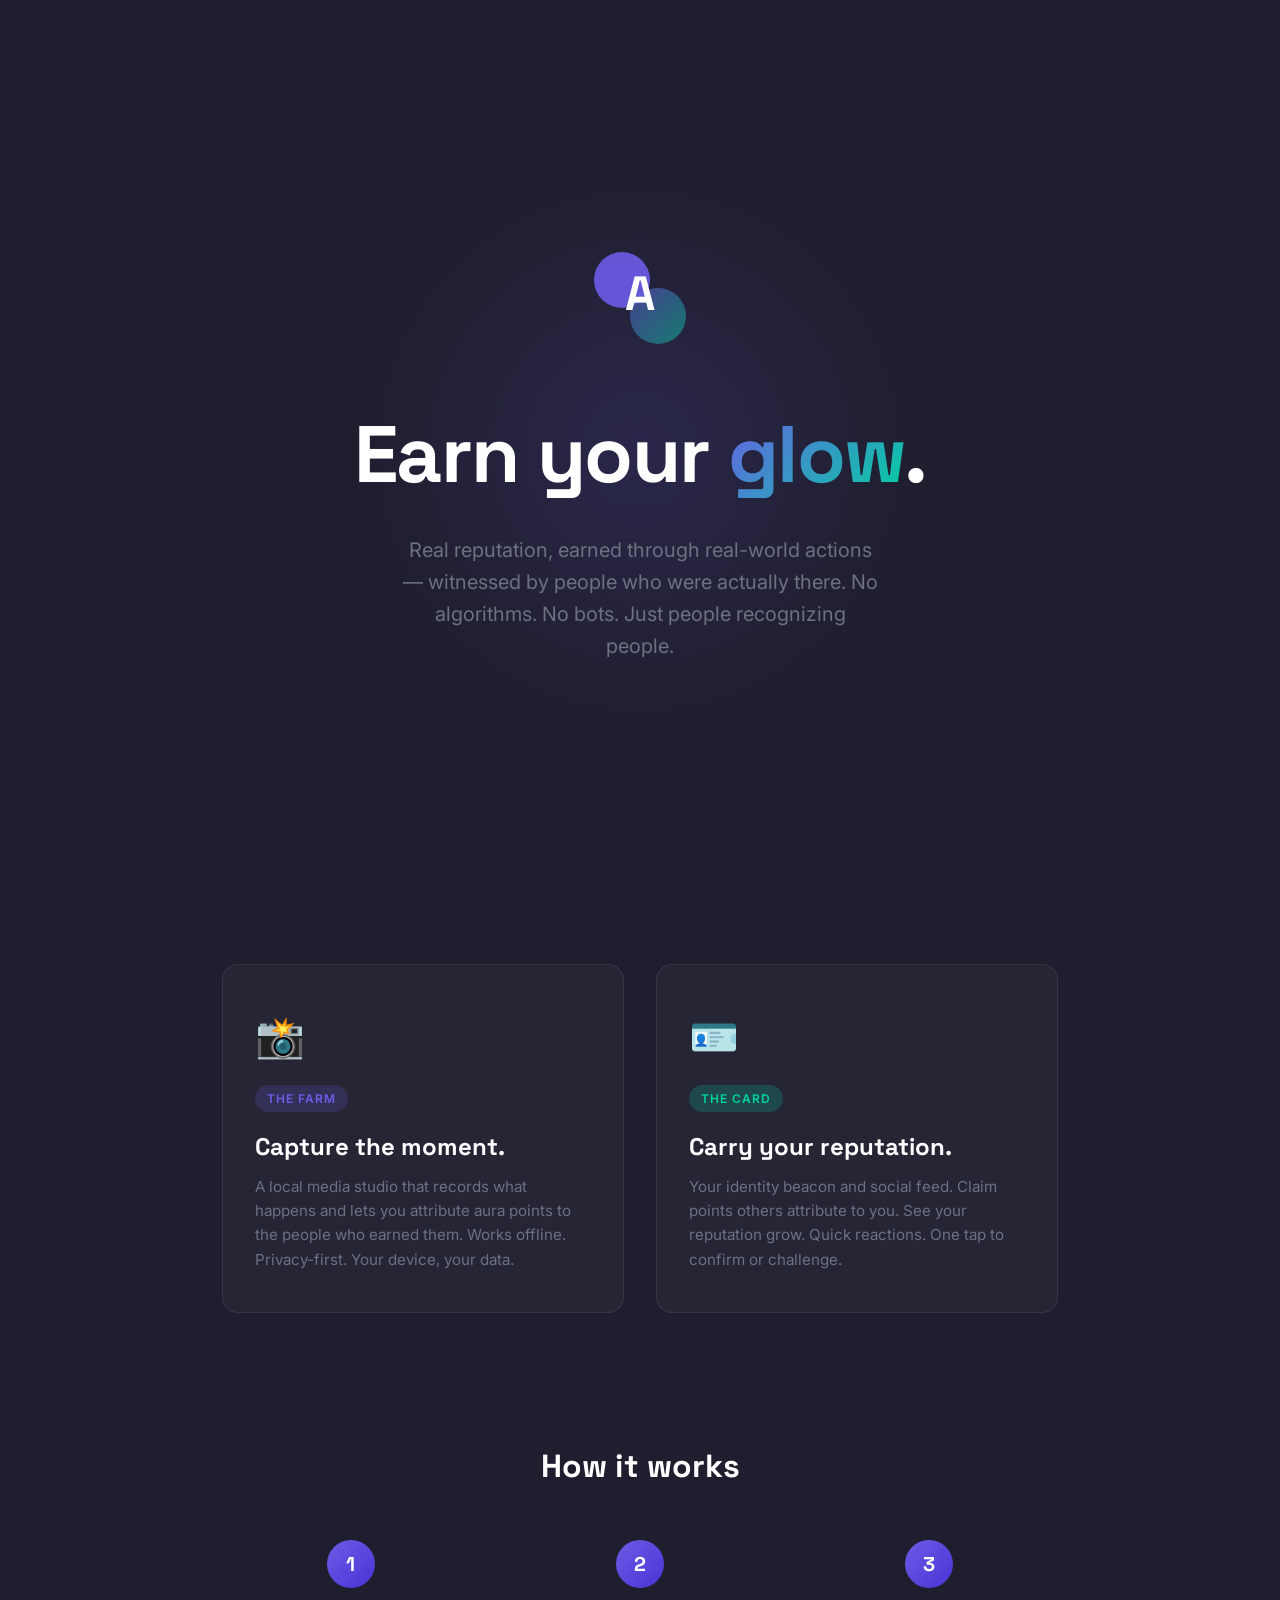
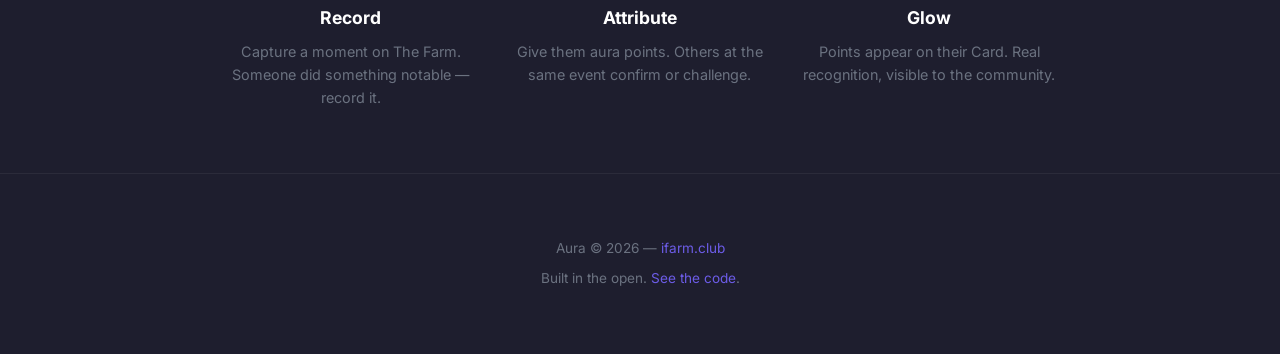
==== landing/index.html @ 3896307c "feat: landing page for ifarm.club — dark-first, brand-aligned, single HTML file C-1 progress: landin" ====
<!DOCTYPE html>
<html lang="en">
<head>
<meta charset="UTF-8">
<meta name="viewport" content="width=device-width, initial-scale=1.0">
<title>Aura — Earn your glow.</title>
<meta name="description" content="A fair community where social reputation is earned through real-world actions, not manufactured online personas.">
<style>
  @import url('https://fonts.googleapis.com/css2?family=Space+Grotesk:wght@700&family=Inter:wght@400;600&display=swap');

  :root {
    --purple: #6C5CE7;
    --purple-dark: #4834D4;
    --green: #00D2A0;
    --amber: #FFA502;
    --midnight: #1E1E2E;
    --stone: #6B7280;
    --cloud: #F3F4F6;
    --white: #FFFFFF;
  }

  *, *::before, *::after { box-sizing: border-box; margin: 0; padding: 0; }

  body {
    font-family: 'Inter', system-ui, sans-serif;
    background: var(--midnight);
    color: var(--cloud);
    line-height: 1.6;
    -webkit-font-smoothing: antialiased;
  }

  /* ── Hero ── */
  .hero {
    min-height: 100vh;
    display: flex;
    flex-direction: column;
    align-items: center;
    justify-content: center;
    text-align: center;
    padding: 2rem;
    position: relative;
    overflow: hidden;
  }

  .hero::before {
    content: '';
    position: absolute;
    top: 50%; left: 50%;
    width: 600px; height: 600px;
    background: radial-gradient(circle, rgba(108,92,231,0.15) 0%, transparent 70%);
    transform: translate(-50%, -50%);
    pointer-events: none;
  }

  .aura-mark {
    width: 120px;
    height: 120px;
    margin-bottom: 2rem;
    position: relative;
    z-index: 1;
  }

  .aura-mark svg { width: 100%; height: 100%; }

  .hero h1 {
    font-family: 'Space Grotesk', sans-serif;
    font-size: clamp(2.5rem, 8vw, 5rem);
    font-weight: 700;
    color: var(--white);
    letter-spacing: -0.02em;
    position: relative;
    z-index: 1;
  }

  .hero h1 span {
    background: linear-gradient(135deg, var(--purple), var(--green));
    -webkit-background-clip: text;
    -webkit-text-fill-color: transparent;
    background-clip: text;
  }

  .hero .tagline {
    font-size: 1.25rem;
    color: var(--stone);
    margin-top: 1rem;
    max-width: 480px;
    position: relative;
    z-index: 1;
  }

  /* ── Products ── */
  .products {
    display: grid;
    grid-template-columns: 1fr 1fr;
    gap: 2rem;
    max-width: 900px;
    margin: 0 auto;
    padding: 4rem 2rem;
    position: relative;
    z-index: 1;
  }

  .product-card {
    background: rgba(255,255,255,0.03);
    border: 1px solid rgba(255,255,255,0.08);
    border-radius: 16px;
    padding: 2.5rem 2rem;
    transition: border-color 0.3s, transform 0.3s;
  }

  .product-card:hover {
    border-color: rgba(108,92,231,0.4);
    transform: translateY(-2px);
  }

  .product-card .icon {
    font-size: 2.5rem;
    margin-bottom: 1rem;
  }

  .product-card h2 {
    font-family: 'Space Grotesk', sans-serif;
    font-size: 1.5rem;
    color: var(--white);
    margin-bottom: 0.5rem;
  }

  .product-card .label {
    display: inline-block;
    font-size: 0.75rem;
    font-weight: 600;
    text-transform: uppercase;
    letter-spacing: 0.08em;
    padding: 0.25rem 0.75rem;
    border-radius: 100px;
    margin-bottom: 1rem;
  }

  .product-card.farm .label {
    background: rgba(108,92,231,0.2);
    color: var(--purple);
  }

  .product-card.card .label {
    background: rgba(0,210,160,0.2);
    color: var(--green);
  }

  .product-card p {
    color: var(--stone);
    font-size: 0.95rem;
  }

  /* ── How It Works ── */
  .how {
    max-width: 900px;
    margin: 0 auto;
    padding: 4rem 2rem;
    text-align: center;
  }

  .how h2 {
    font-family: 'Space Grotesk', sans-serif;
    font-size: 2rem;
    color: var(--white);
    margin-bottom: 3rem;
  }

  .steps {
    display: grid;
    grid-template-columns: repeat(3, 1fr);
    gap: 2rem;
  }

  .step {
    position: relative;
  }

  .step .num {
    width: 48px;
    height: 48px;
    border-radius: 50%;
    background: linear-gradient(135deg, var(--purple), var(--purple-dark));
    color: var(--white);
    font-family: 'Space Grotesk', sans-serif;
    font-size: 1.25rem;
    font-weight: 700;
    display: flex;
    align-items: center;
    justify-content: center;
    margin: 0 auto 1rem;
  }

  .step h3 {
    color: var(--white);
    font-size: 1.1rem;
    margin-bottom: 0.5rem;
  }

  .step p {
    color: var(--stone);
    font-size: 0.9rem;
  }

  /* ── Footer ── */
  footer {
    text-align: center;
    padding: 4rem 2rem;
    color: var(--stone);
    font-size: 0.85rem;
    border-top: 1px solid rgba(255,255,255,0.06);
  }

  footer a {
    color: var(--purple);
    text-decoration: none;
  }

  footer a:hover { color: var(--green); }

  /* ── Responsive ── */
  @media (max-width: 640px) {
    .products { grid-template-columns: 1fr; }
    .steps { grid-template-columns: 1fr; }
  }
</style>
</head>
<body>

<section class="hero">
  <div class="aura-mark">
    <svg viewBox="0 0 120 120" fill="none" xmlns="http://www.w3.org/2000/svg">
      <defs>
        <linearGradient id="auraGrad" x1="0" y1="0" x2="1" y2="1">
          <stop offset="0%" stop-color="#6C5CE7"/>
          <stop offset="100%" stop-color="#00D2A0"/>
        </linearGradient>
      </defs>
      <circle cx="42" cy="42" r="28" fill="#6C5CE7" opacity="0.9"/>
      <circle cx="78" cy="78" r="28" fill="url(#auraGrad)" opacity="0.5"/>
      <text x="60" y="72" text-anchor="middle" font-family="Space Grotesk, sans-serif" font-weight="700" font-size="48" fill="white">A</text>
    </svg>
  </div>
  <h1>Earn your <span>glow</span>.</h1>
  <p class="tagline">Real reputation, earned through real-world actions — witnessed by people who were actually there. No algorithms. No bots. Just people recognizing people.</p>
</section>

<section class="products">
  <div class="product-card farm">
    <div class="icon">📸</div>
    <span class="label">The Farm</span>
    <h2>Capture the moment.</h2>
    <p>A local media studio that records what happens and lets you attribute aura points to the people who earned them. Works offline. Privacy-first. Your device, your data.</p>
  </div>
  <div class="product-card card">
    <div class="icon">🪪</div>
    <span class="label">The Card</span>
    <h2>Carry your reputation.</h2>
    <p>Your identity beacon and social feed. Claim points others attribute to you. See your reputation grow. Quick reactions. One tap to confirm or challenge.</p>
  </div>
</section>

<section class="how">
  <h2>How it works</h2>
  <div class="steps">
    <div class="step">
      <div class="num">1</div>
      <h3>Record</h3>
      <p>Capture a moment on The Farm. Someone did something notable — record it.</p>
    </div>
    <div class="step">
      <div class="num">2</div>
      <h3>Attribute</h3>
      <p>Give them aura points. Others at the same event confirm or challenge.</p>
    </div>
    <div class="step">
      <div class="num">3</div>
      <h3>Glow</h3>
      <p>Points appear on their Card. Real recognition, visible to the community.</p>
    </div>
  </div>
</section>

<footer>
  <p>Aura &copy; 2026 &mdash; <a href="https://ifarm.club">ifarm.club</a></p>
  <p style="margin-top:0.5rem">Built in the open. <a href="https://github.com/Sergio-PB/aura-workspace">See the code</a>.</p>
</footer>

</body>
</html>
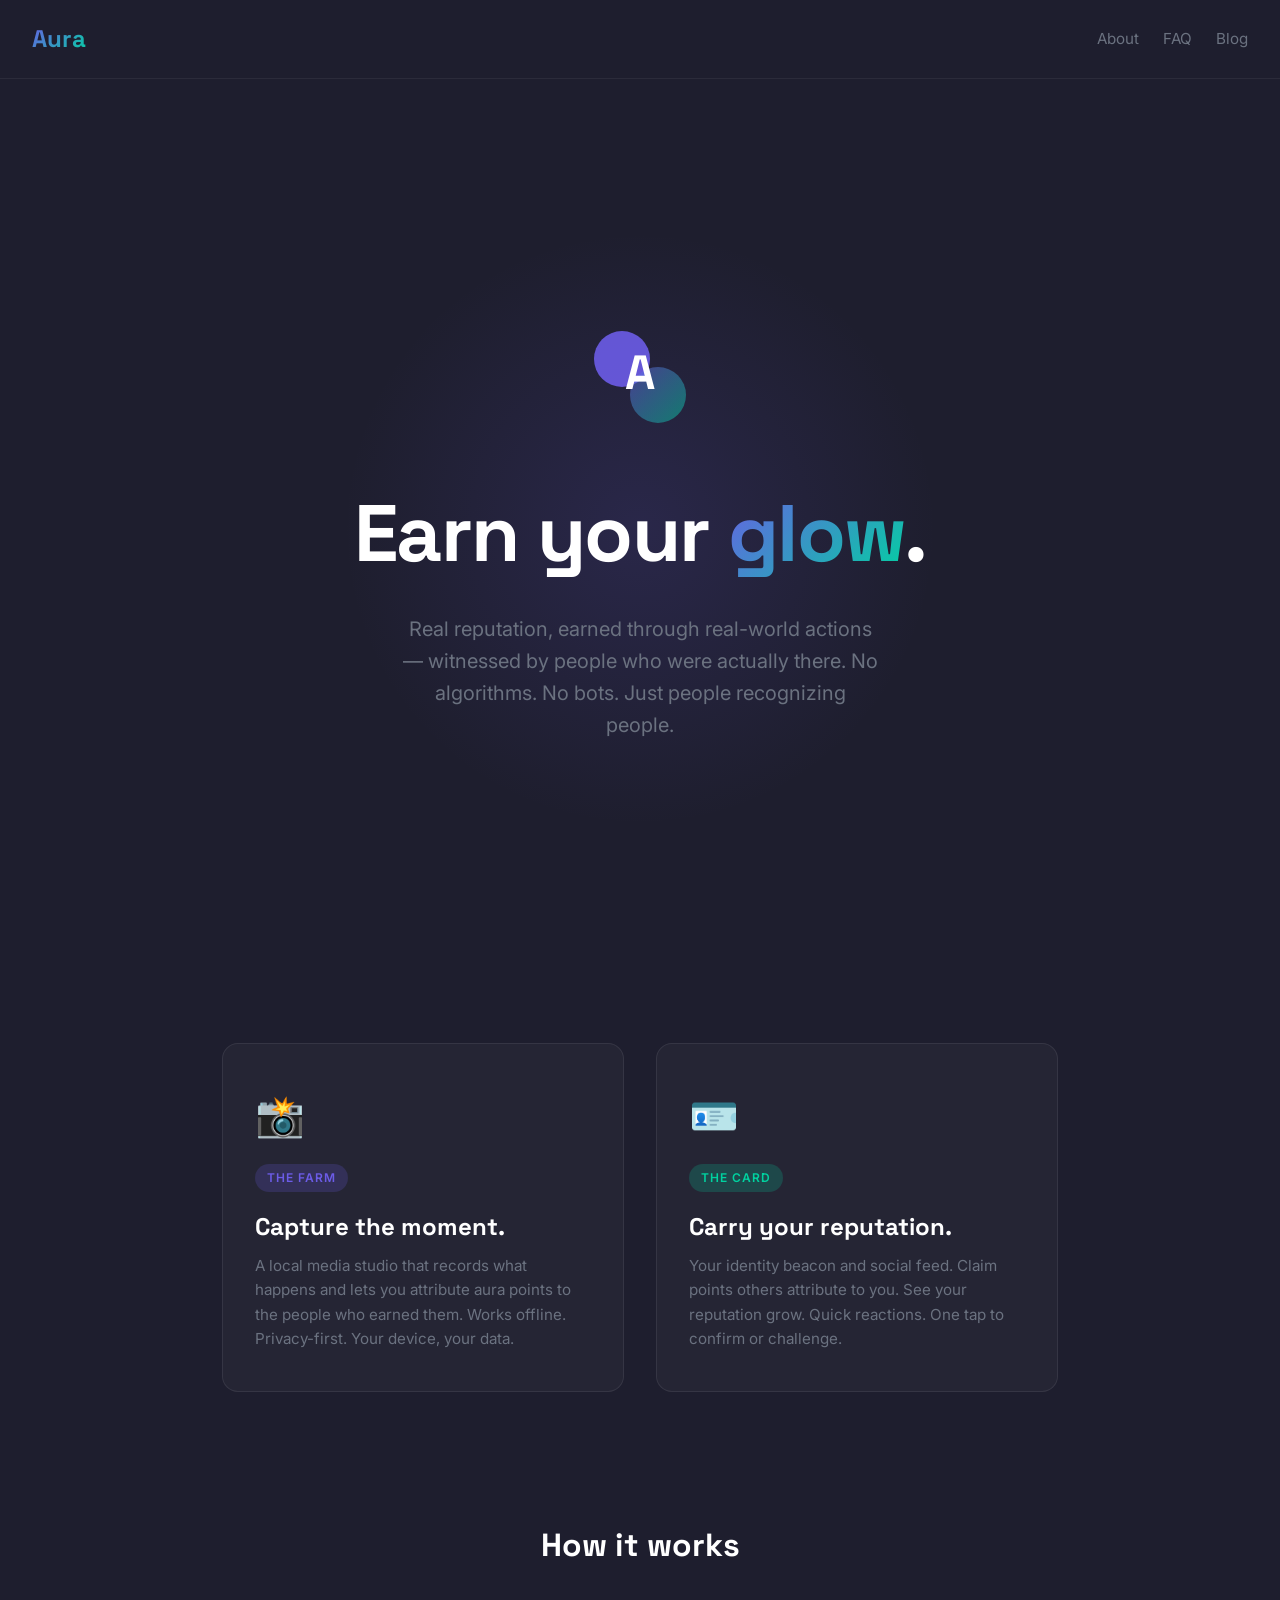
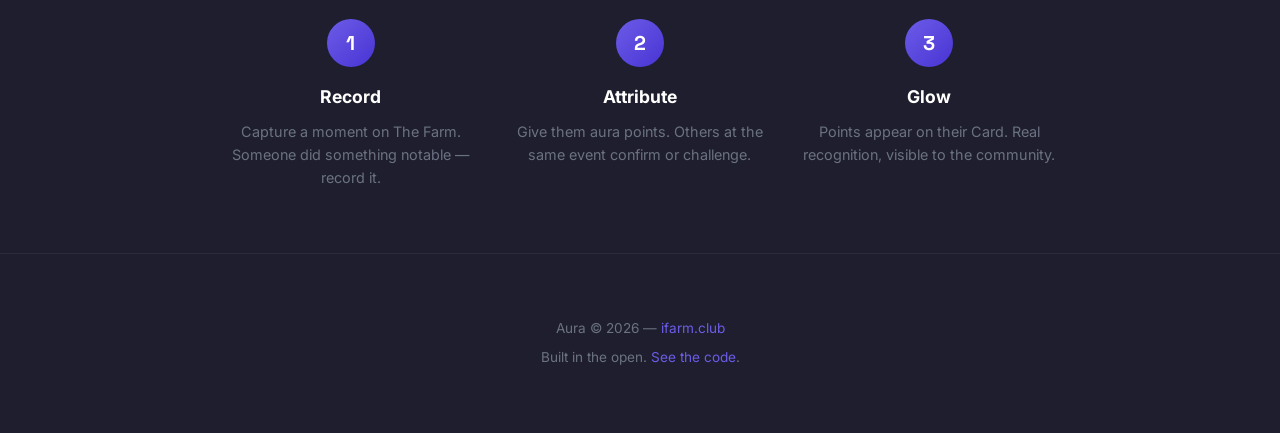
==== commit 186896a4: "C-2: marketing site — multi-page site with About, FAQ, Blog; shared CSS; nav on all pages" ====
--- a/landing/index.html
+++ b/landing/index.html
@@ -5,227 +5,18 @@
 <meta name="viewport" content="width=device-width, initial-scale=1.0">
 <title>Aura — Earn your glow.</title>
 <meta name="description" content="A fair community where social reputation is earned through real-world actions, not manufactured online personas.">
-<style>
-  @import url('https://fonts.googleapis.com/css2?family=Space+Grotesk:wght@700&family=Inter:wght@400;600&display=swap');
-
-  :root {
-    --purple: #6C5CE7;
-    --purple-dark: #4834D4;
-    --green: #00D2A0;
-    --amber: #FFA502;
-    --midnight: #1E1E2E;
-    --stone: #6B7280;
-    --cloud: #F3F4F6;
-    --white: #FFFFFF;
-  }
-
-  *, *::before, *::after { box-sizing: border-box; margin: 0; padding: 0; }
-
-  body {
-    font-family: 'Inter', system-ui, sans-serif;
-    background: var(--midnight);
-    color: var(--cloud);
-    line-height: 1.6;
-    -webkit-font-smoothing: antialiased;
-  }
-
-  /* ── Hero ── */
-  .hero {
-    min-height: 100vh;
-    display: flex;
-    flex-direction: column;
-    align-items: center;
-    justify-content: center;
-    text-align: center;
-    padding: 2rem;
-    position: relative;
-    overflow: hidden;
-  }
-
-  .hero::before {
-    content: '';
-    position: absolute;
-    top: 50%; left: 50%;
-    width: 600px; height: 600px;
-    background: radial-gradient(circle, rgba(108,92,231,0.15) 0%, transparent 70%);
-    transform: translate(-50%, -50%);
-    pointer-events: none;
-  }
-
-  .aura-mark {
-    width: 120px;
-    height: 120px;
-    margin-bottom: 2rem;
-    position: relative;
-    z-index: 1;
-  }
-
-  .aura-mark svg { width: 100%; height: 100%; }
-
-  .hero h1 {
-    font-family: 'Space Grotesk', sans-serif;
-    font-size: clamp(2.5rem, 8vw, 5rem);
-    font-weight: 700;
-    color: var(--white);
-    letter-spacing: -0.02em;
-    position: relative;
-    z-index: 1;
-  }
-
-  .hero h1 span {
-    background: linear-gradient(135deg, var(--purple), var(--green));
-    -webkit-background-clip: text;
-    -webkit-text-fill-color: transparent;
-    background-clip: text;
-  }
-
-  .hero .tagline {
-    font-size: 1.25rem;
-    color: var(--stone);
-    margin-top: 1rem;
-    max-width: 480px;
-    position: relative;
-    z-index: 1;
-  }
-
-  /* ── Products ── */
-  .products {
-    display: grid;
-    grid-template-columns: 1fr 1fr;
-    gap: 2rem;
-    max-width: 900px;
-    margin: 0 auto;
-    padding: 4rem 2rem;
-    position: relative;
-    z-index: 1;
-  }
-
-  .product-card {
-    background: rgba(255,255,255,0.03);
-    border: 1px solid rgba(255,255,255,0.08);
-    border-radius: 16px;
-    padding: 2.5rem 2rem;
-    transition: border-color 0.3s, transform 0.3s;
-  }
-
-  .product-card:hover {
-    border-color: rgba(108,92,231,0.4);
-    transform: translateY(-2px);
-  }
-
-  .product-card .icon {
-    font-size: 2.5rem;
-    margin-bottom: 1rem;
-  }
-
-  .product-card h2 {
-    font-family: 'Space Grotesk', sans-serif;
-    font-size: 1.5rem;
-    color: var(--white);
-    margin-bottom: 0.5rem;
-  }
-
-  .product-card .label {
-    display: inline-block;
-    font-size: 0.75rem;
-    font-weight: 600;
-    text-transform: uppercase;
-    letter-spacing: 0.08em;
-    padding: 0.25rem 0.75rem;
-    border-radius: 100px;
-    margin-bottom: 1rem;
-  }
-
-  .product-card.farm .label {
-    background: rgba(108,92,231,0.2);
-    color: var(--purple);
-  }
-
-  .product-card.card .label {
-    background: rgba(0,210,160,0.2);
-    color: var(--green);
-  }
-
-  .product-card p {
-    color: var(--stone);
-    font-size: 0.95rem;
-  }
-
-  /* ── How It Works ── */
-  .how {
-    max-width: 900px;
-    margin: 0 auto;
-    padding: 4rem 2rem;
-    text-align: center;
-  }
-
-  .how h2 {
-    font-family: 'Space Grotesk', sans-serif;
-    font-size: 2rem;
-    color: var(--white);
-    margin-bottom: 3rem;
-  }
-
-  .steps {
-    display: grid;
-    grid-template-columns: repeat(3, 1fr);
-    gap: 2rem;
-  }
-
-  .step {
-    position: relative;
-  }
-
-  .step .num {
-    width: 48px;
-    height: 48px;
-    border-radius: 50%;
-    background: linear-gradient(135deg, var(--purple), var(--purple-dark));
-    color: var(--white);
-    font-family: 'Space Grotesk', sans-serif;
-    font-size: 1.25rem;
-    font-weight: 700;
-    display: flex;
-    align-items: center;
-    justify-content: center;
-    margin: 0 auto 1rem;
-  }
-
-  .step h3 {
-    color: var(--white);
-    font-size: 1.1rem;
-    margin-bottom: 0.5rem;
-  }
-
-  .step p {
-    color: var(--stone);
-    font-size: 0.9rem;
-  }
-
-  /* ── Footer ── */
-  footer {
-    text-align: center;
-    padding: 4rem 2rem;
-    color: var(--stone);
-    font-size: 0.85rem;
-    border-top: 1px solid rgba(255,255,255,0.06);
-  }
-
-  footer a {
-    color: var(--purple);
-    text-decoration: none;
-  }
-
-  footer a:hover { color: var(--green); }
-
-  /* ── Responsive ── */
-  @media (max-width: 640px) {
-    .products { grid-template-columns: 1fr; }
-    .steps { grid-template-columns: 1fr; }
-  }
-</style>
+<link rel="stylesheet" href="style.css">
 </head>
 <body>
+
+<nav class="nav">
+  <a href="/" class="nav-logo">Aura</a>
+  <div class="nav-links">
+    <a href="/about">About</a>
+    <a href="/faq">FAQ</a>
+    <a href="/blog">Blog</a>
+  </div>
+</nav>
 
 <section class="hero">
   <div class="aura-mark">
--- a/landing/style.css
+++ b/landing/style.css
@@ -0,0 +1,336 @@
+@import url('https://fonts.googleapis.com/css2?family=Space+Grotesk:wght@700&family=Inter:wght@400;600&display=swap');
+
+:root {
+  --purple: #6C5CE7;
+  --purple-dark: #4834D4;
+  --green: #00D2A0;
+  --amber: #FFA502;
+  --midnight: #1E1E2E;
+  --stone: #6B7280;
+  --cloud: #F3F4F6;
+  --white: #FFFFFF;
+}
+
+*, *::before, *::after { box-sizing: border-box; margin: 0; padding: 0; }
+
+body {
+  font-family: 'Inter', system-ui, sans-serif;
+  background: var(--midnight);
+  color: var(--cloud);
+  line-height: 1.6;
+  -webkit-font-smoothing: antialiased;
+}
+
+/* ── Nav ── */
+.nav {
+  display: flex;
+  justify-content: space-between;
+  align-items: center;
+  padding: 1.25rem 2rem;
+  border-bottom: 1px solid rgba(255,255,255,0.06);
+  position: sticky;
+  top: 0;
+  background: var(--midnight);
+  z-index: 10;
+}
+
+.nav-logo {
+  font-family: 'Space Grotesk', sans-serif;
+  font-size: 1.5rem;
+  font-weight: 700;
+  color: var(--white);
+  text-decoration: none;
+  background: linear-gradient(135deg, var(--purple), var(--green));
+  -webkit-background-clip: text;
+  -webkit-text-fill-color: transparent;
+  background-clip: text;
+}
+
+.nav-links { display: flex; gap: 1.5rem; }
+
+.nav-links a {
+  color: var(--stone);
+  text-decoration: none;
+  font-size: 0.95rem;
+  transition: color 0.2s;
+}
+
+.nav-links a:hover { color: var(--white); }
+
+/* ── Page Layout ── */
+.page {
+  max-width: 800px;
+  margin: 0 auto;
+  padding: 4rem 2rem;
+}
+
+.page h1 {
+  font-family: 'Space Grotesk', sans-serif;
+  font-size: clamp(2rem, 5vw, 3rem);
+  color: var(--white);
+  margin-bottom: 1rem;
+}
+
+.page .lead {
+  font-size: 1.2rem;
+  color: var(--stone);
+  margin-bottom: 3rem;
+}
+
+.page section {
+  margin-bottom: 3rem;
+}
+
+.page h2 {
+  font-family: 'Space Grotesk', sans-serif;
+  font-size: 1.5rem;
+  color: var(--white);
+  margin-bottom: 0.75rem;
+}
+
+.page h3 {
+  font-family: 'Space Grotesk', sans-serif;
+  font-size: 1.2rem;
+  color: var(--white);
+  margin-bottom: 0.5rem;
+}
+
+.page p { color: var(--stone); margin-bottom: 1rem; }
+
+.page a { color: var(--purple); text-decoration: none; }
+.page a:hover { color: var(--green); }
+
+/* ── Hero (homepage only) ── */
+.hero {
+  min-height: 100vh;
+  display: flex;
+  flex-direction: column;
+  align-items: center;
+  justify-content: center;
+  text-align: center;
+  padding: 2rem;
+  position: relative;
+  overflow: hidden;
+}
+
+.hero::before {
+  content: '';
+  position: absolute;
+  top: 50%; left: 50%;
+  width: 600px; height: 600px;
+  background: radial-gradient(circle, rgba(108,92,231,0.15) 0%, transparent 70%);
+  transform: translate(-50%, -50%);
+  pointer-events: none;
+}
+
+.aura-mark {
+  width: 120px;
+  height: 120px;
+  margin-bottom: 2rem;
+  position: relative;
+  z-index: 1;
+}
+
+.aura-mark svg { width: 100%; height: 100%; }
+
+.hero h1 {
+  font-family: 'Space Grotesk', sans-serif;
+  font-size: clamp(2.5rem, 8vw, 5rem);
+  font-weight: 700;
+  color: var(--white);
+  letter-spacing: -0.02em;
+  position: relative;
+  z-index: 1;
+}
+
+.hero h1 span {
+  background: linear-gradient(135deg, var(--purple), var(--green));
+  -webkit-background-clip: text;
+  -webkit-text-fill-color: transparent;
+  background-clip: text;
+}
+
+.hero .tagline {
+  font-size: 1.25rem;
+  color: var(--stone);
+  margin-top: 1rem;
+  max-width: 480px;
+  position: relative;
+  z-index: 1;
+}
+
+/* ── Product Cards ── */
+.products, .product-grid {
+  display: grid;
+  grid-template-columns: 1fr 1fr;
+  gap: 2rem;
+  max-width: 900px;
+  margin: 0 auto;
+  padding: 4rem 2rem;
+}
+
+.product-card {
+  background: rgba(255,255,255,0.03);
+  border: 1px solid rgba(255,255,255,0.08);
+  border-radius: 16px;
+  padding: 2.5rem 2rem;
+  transition: border-color 0.3s, transform 0.3s;
+}
+
+.product-card:hover {
+  border-color: rgba(108,92,231,0.4);
+  transform: translateY(-2px);
+}
+
+.product-card .icon {
+  font-size: 2.5rem;
+  margin-bottom: 1rem;
+}
+
+.product-card h2, .product-card h3 {
+  font-family: 'Space Grotesk', sans-serif;
+  font-size: 1.5rem;
+  color: var(--white);
+  margin-bottom: 0.5rem;
+}
+
+.product-card .label {
+  display: inline-block;
+  font-size: 0.75rem;
+  font-weight: 600;
+  text-transform: uppercase;
+  letter-spacing: 0.08em;
+  padding: 0.25rem 0.75rem;
+  border-radius: 100px;
+  margin-bottom: 1rem;
+}
+
+.product-card.farm .label {
+  background: rgba(108,92,231,0.2);
+  color: var(--purple);
+}
+
+.product-card.card .label {
+  background: rgba(0,210,160,0.2);
+  color: var(--green);
+}
+
+.product-card p {
+  color: var(--stone);
+  font-size: 0.95rem;
+}
+
+/* ── How It Works ── */
+.how {
+  max-width: 900px;
+  margin: 0 auto;
+  padding: 4rem 2rem;
+  text-align: center;
+}
+
+.how h2 {
+  font-family: 'Space Grotesk', sans-serif;
+  font-size: 2rem;
+  color: var(--white);
+  margin-bottom: 3rem;
+}
+
+.steps {
+  display: grid;
+  grid-template-columns: repeat(3, 1fr);
+  gap: 2rem;
+}
+
+.step { position: relative; }
+
+.step .num {
+  width: 48px;
+  height: 48px;
+  border-radius: 50%;
+  background: linear-gradient(135deg, var(--purple), var(--purple-dark));
+  color: var(--white);
+  font-family: 'Space Grotesk', sans-serif;
+  font-size: 1.25rem;
+  font-weight: 700;
+  display: flex;
+  align-items: center;
+  justify-content: center;
+  margin: 0 auto 1rem;
+}
+
+.step h3 {
+  color: var(--white);
+  font-size: 1.1rem;
+  margin-bottom: 0.5rem;
+}
+
+.step p {
+  color: var(--stone);
+  font-size: 0.9rem;
+}
+
+/* ── Values ── */
+.values {
+  list-style: none;
+  padding: 0;
+}
+
+.values li {
+  padding: 0.75rem 0;
+  border-bottom: 1px solid rgba(255,255,255,0.06);
+  color: var(--stone);
+}
+
+.values li strong { color: var(--white); }
+
+/* ── Blog ── */
+.blog-post {
+  padding: 2rem 0;
+  border-bottom: 1px solid rgba(255,255,255,0.06);
+}
+
+.blog-post:last-child { border-bottom: none; }
+
+.blog-post time {
+  font-size: 0.85rem;
+  color: var(--stone);
+  display: block;
+  margin-bottom: 0.5rem;
+}
+
+.blog-post h2 {
+  font-size: 1.3rem;
+  margin-bottom: 0.5rem;
+}
+
+.blog-post h2 a {
+  color: var(--white);
+  text-decoration: none;
+}
+
+.blog-post h2 a:hover { color: var(--purple); }
+
+.blog-post p { color: var(--stone); font-size: 0.95rem; }
+
+/* ── Footer ── */
+footer {
+  text-align: center;
+  padding: 4rem 2rem;
+  color: var(--stone);
+  font-size: 0.85rem;
+  border-top: 1px solid rgba(255,255,255,0.06);
+}
+
+footer a {
+  color: var(--purple);
+  text-decoration: none;
+}
+
+footer a:hover { color: var(--green); }
+
+/* ── Responsive ── */
+@media (max-width: 640px) {
+  .products, .product-grid { grid-template-columns: 1fr; }
+  .steps { grid-template-columns: 1fr; }
+  .nav { flex-direction: column; gap: 0.75rem; }
+}
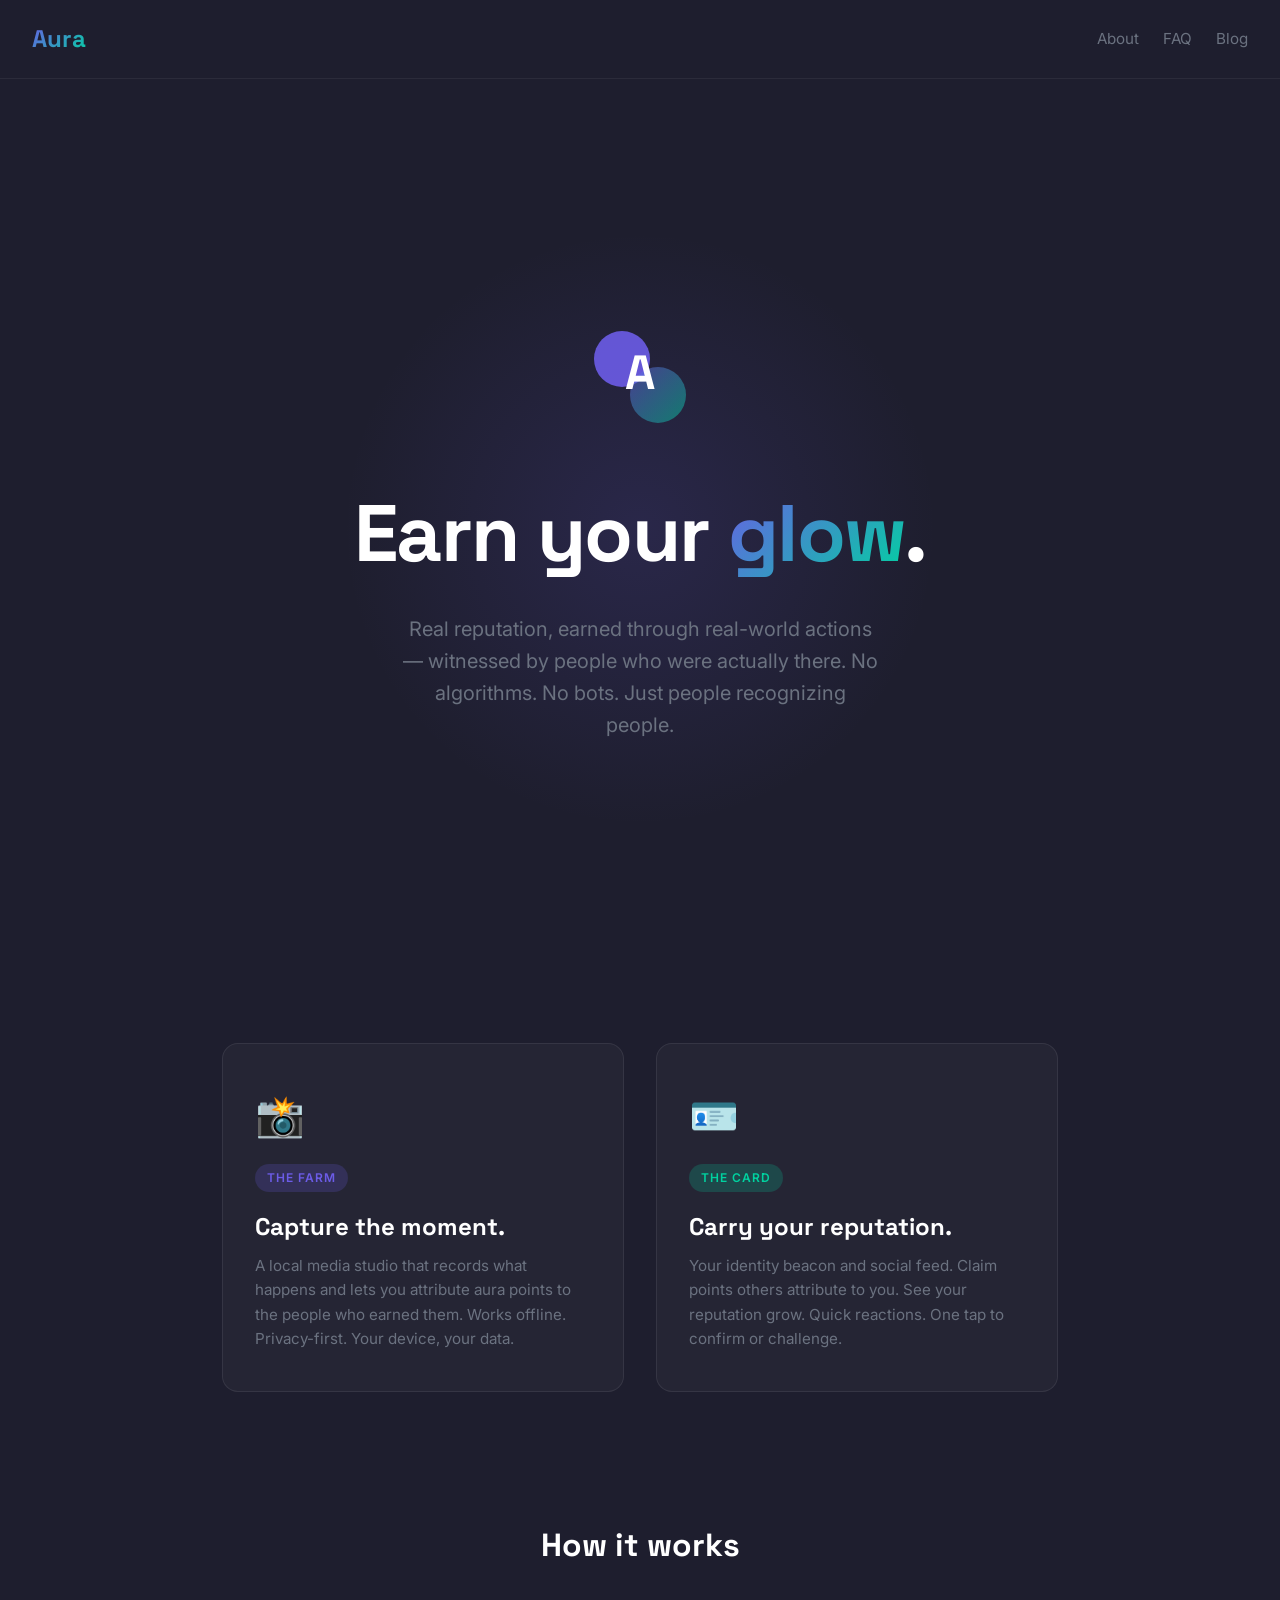
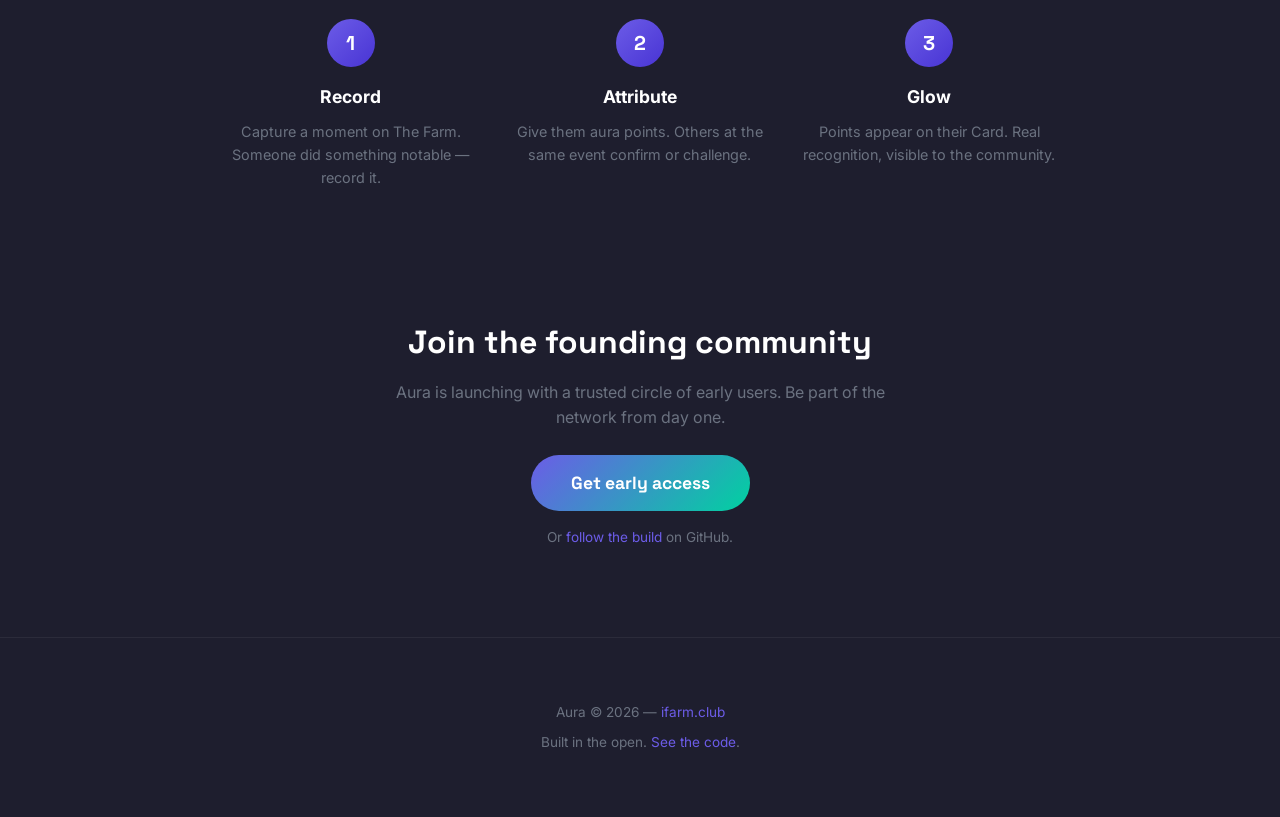
==== commit dea0f714: "landing: add CTA section for founding community signups" ====
--- a/landing/index.html
+++ b/landing/index.html
@@ -5,6 +5,13 @@
 <meta name="viewport" content="width=device-width, initial-scale=1.0">
 <title>Aura — Earn your glow.</title>
 <meta name="description" content="A fair community where social reputation is earned through real-world actions, not manufactured online personas.">
+<meta property="og:title" content="Aura — Earn your glow.">
+<meta property="og:description" content="Real reputation, earned through real-world actions — witnessed by people who were actually there.">
+<meta property="og:type" content="website">
+<meta property="og:url" content="https://ifarm.club/">
+<meta property="og:image" content="https://ifarm.club/og-image.svg">
+<meta name="twitter:card" content="summary_large_image">
+<link rel="icon" type="image/svg+xml" href="/favicon.svg">
 <link rel="stylesheet" href="style.css">
 </head>
 <body>
@@ -72,6 +79,13 @@
   </div>
 </section>
 
+<section class="cta">
+  <h2>Join the founding community</h2>
+  <p>Aura is launching with a trusted circle of early users. Be part of the network from day one.</p>
+  <a href="mailto:founder@ifarm.club?subject=Founding%20Community" class="cta-button">Get early access</a>
+  <p class="cta-note">Or <a href="https://github.com/Sergio-PB/aura-workspace">follow the build</a> on GitHub.</p>
+</section>
+
 <footer>
   <p>Aura &copy; 2026 &mdash; <a href="https://ifarm.club">ifarm.club</a></p>
   <p style="margin-top:0.5rem">Built in the open. <a href="https://github.com/Sergio-PB/aura-workspace">See the code</a>.</p>
--- a/landing/style.css
+++ b/landing/style.css
@@ -312,6 +312,56 @@
 
 .blog-post p { color: var(--stone); font-size: 0.95rem; }
 
+/* ── CTA ── */
+.cta {
+  max-width: 600px;
+  margin: 0 auto;
+  padding: 4rem 2rem;
+  text-align: center;
+}
+
+.cta h2 {
+  font-family: 'Space Grotesk', sans-serif;
+  font-size: 2rem;
+  color: var(--white);
+  margin-bottom: 0.75rem;
+}
+
+.cta p {
+  color: var(--stone);
+  margin-bottom: 1.5rem;
+}
+
+.cta-button {
+  display: inline-block;
+  padding: 0.875rem 2.5rem;
+  background: linear-gradient(135deg, var(--purple), var(--green));
+  color: var(--white);
+  font-family: 'Space Grotesk', sans-serif;
+  font-weight: 700;
+  font-size: 1.1rem;
+  text-decoration: none;
+  border-radius: 100px;
+  transition: opacity 0.2s, transform 0.2s;
+}
+
+.cta-button:hover {
+  opacity: 0.9;
+  transform: translateY(-1px);
+}
+
+.cta-note {
+  font-size: 0.85rem;
+  margin-top: 1rem;
+}
+
+.cta-note a {
+  color: var(--purple);
+  text-decoration: none;
+}
+
+.cta-note a:hover { color: var(--green); }
+
 /* ── Footer ── */
 footer {
   text-align: center;
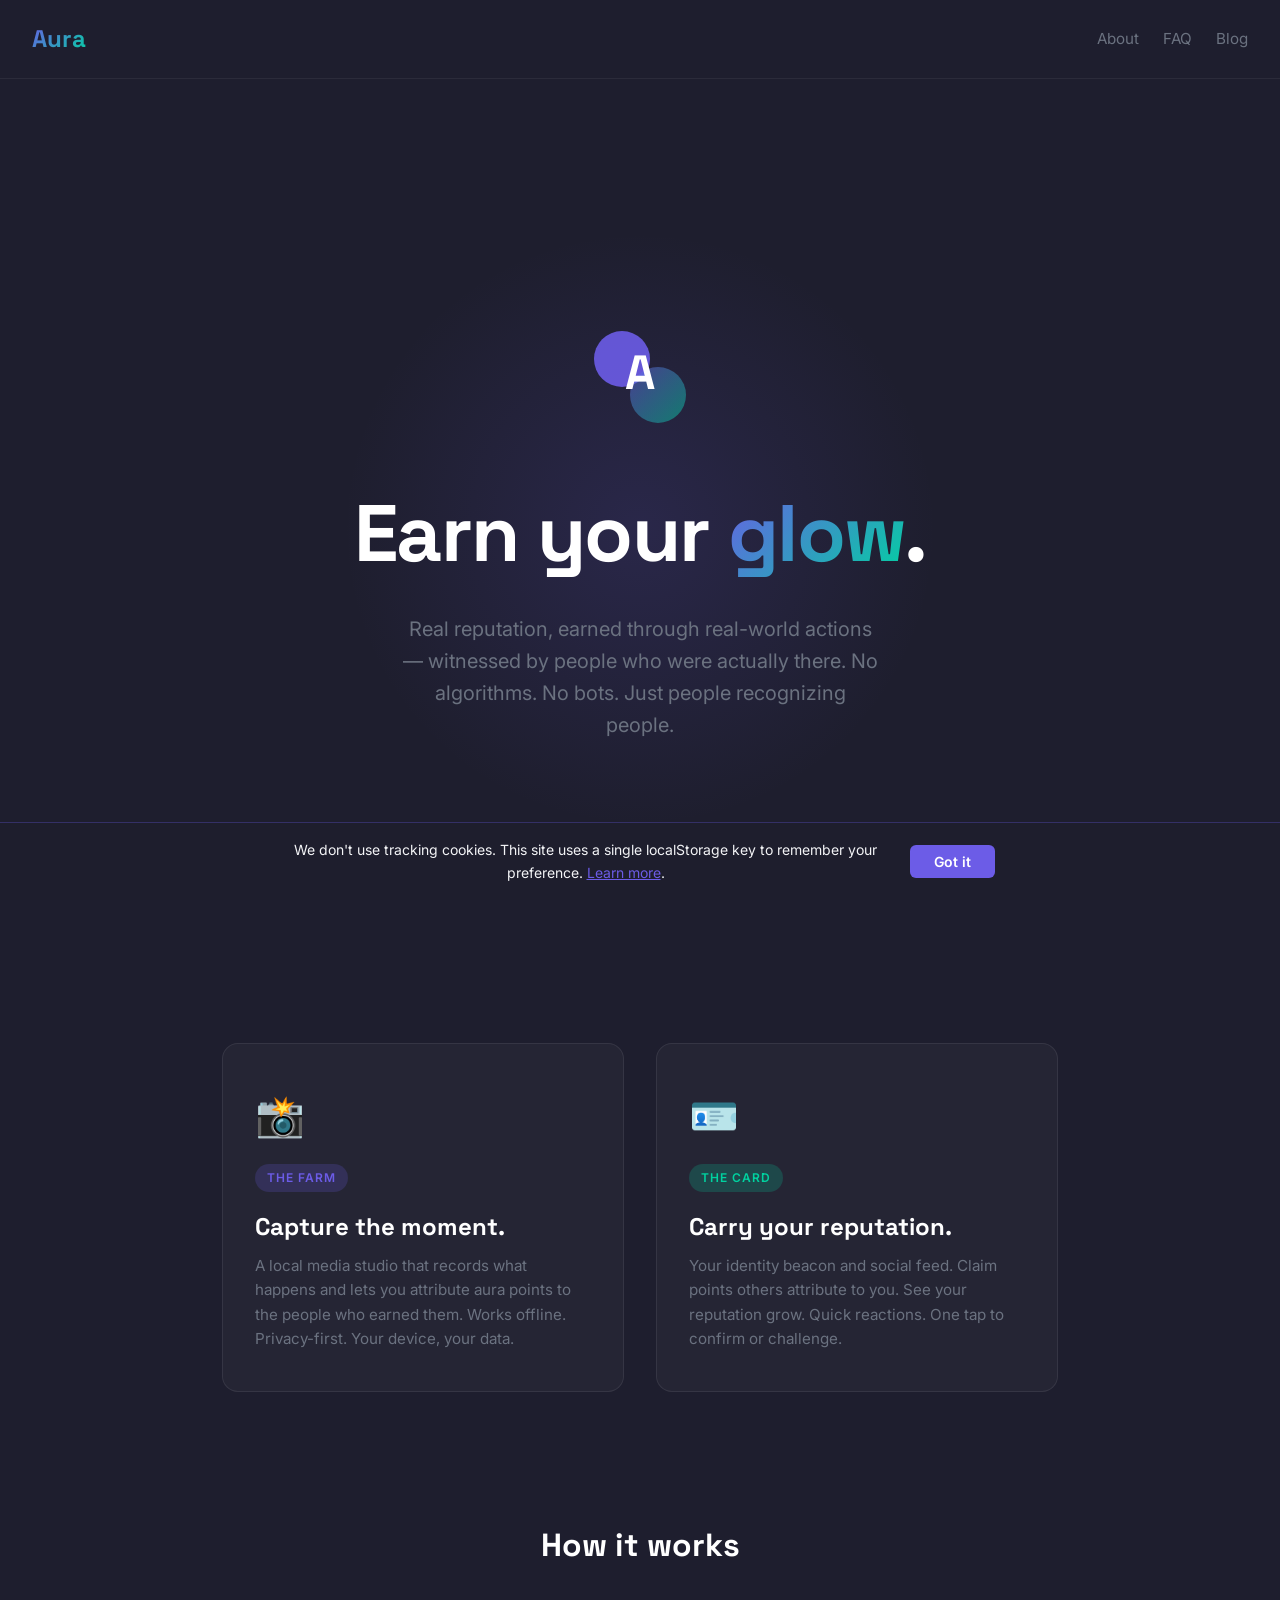
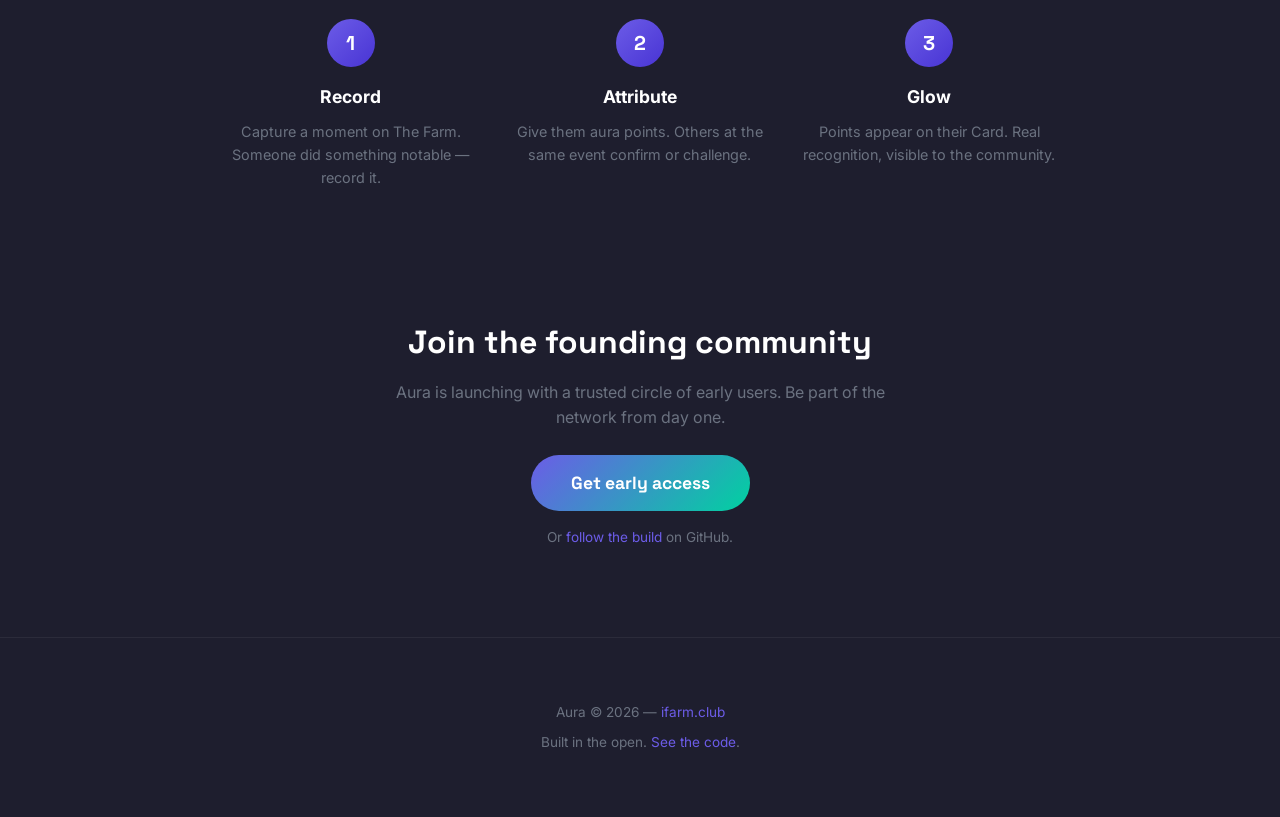
==== commit e8c59f5f: "P-15: cookie consent banner on all landing pages + DMCA/copyright policy - Added cookie consent bann" ====
--- a/landing/index.html
+++ b/landing/index.html
@@ -91,5 +91,13 @@
   <p style="margin-top:0.5rem">Built in the open. <a href="https://github.com/Sergio-PB/aura-workspace">See the code</a>.</p>
 </footer>
 
+<div class="cookie-banner" id="cookie-banner">
+  <p>We don't use tracking cookies. This site uses a single localStorage key to remember your preference. <a href="/about">Learn more</a>.</p>
+  <button onclick="document.getElementById('cookie-banner').classList.add('hidden'); localStorage.setItem('aura-cookie-consent','1')">Got it</button>
+</div>
+<script>
+if (localStorage.getItem('aura-cookie-consent')) document.getElementById('cookie-banner').classList.add('hidden');
+</script>
+
 </body>
 </html>
--- a/landing/style.css
+++ b/landing/style.css
@@ -378,9 +378,47 @@
 
 footer a:hover { color: var(--green); }
 
+/* ── Cookie Consent Banner ── */
+.cookie-banner {
+  position: fixed;
+  bottom: 0;
+  left: 0;
+  right: 0;
+  background: rgba(30, 30, 46, 0.97);
+  border-top: 1px solid rgba(108, 92, 231, 0.3);
+  padding: 1rem 2rem;
+  display: flex;
+  align-items: center;
+  justify-content: center;
+  gap: 1.5rem;
+  z-index: 1000;
+  backdrop-filter: blur(8px);
+  font-size: 0.875rem;
+  color: var(--cloud);
+  flex-wrap: wrap;
+  text-align: center;
+}
+.cookie-banner p { margin: 0; max-width: 600px; }
+.cookie-banner a { color: var(--purple); text-decoration: underline; }
+.cookie-banner button {
+  background: var(--purple);
+  color: var(--white);
+  border: none;
+  padding: 0.5rem 1.5rem;
+  border-radius: 6px;
+  cursor: pointer;
+  font-family: 'Inter', system-ui, sans-serif;
+  font-size: 0.875rem;
+  font-weight: 600;
+  white-space: nowrap;
+}
+.cookie-banner button:hover { background: var(--purple-dark); }
+.cookie-banner.hidden { display: none; }
+
 /* ── Responsive ── */
 @media (max-width: 640px) {
   .products, .product-grid { grid-template-columns: 1fr; }
   .steps { grid-template-columns: 1fr; }
   .nav { flex-direction: column; gap: 0.75rem; }
-}
+  .cookie-banner { padding: 0.75rem 1rem; gap: 0.75rem; }
+}
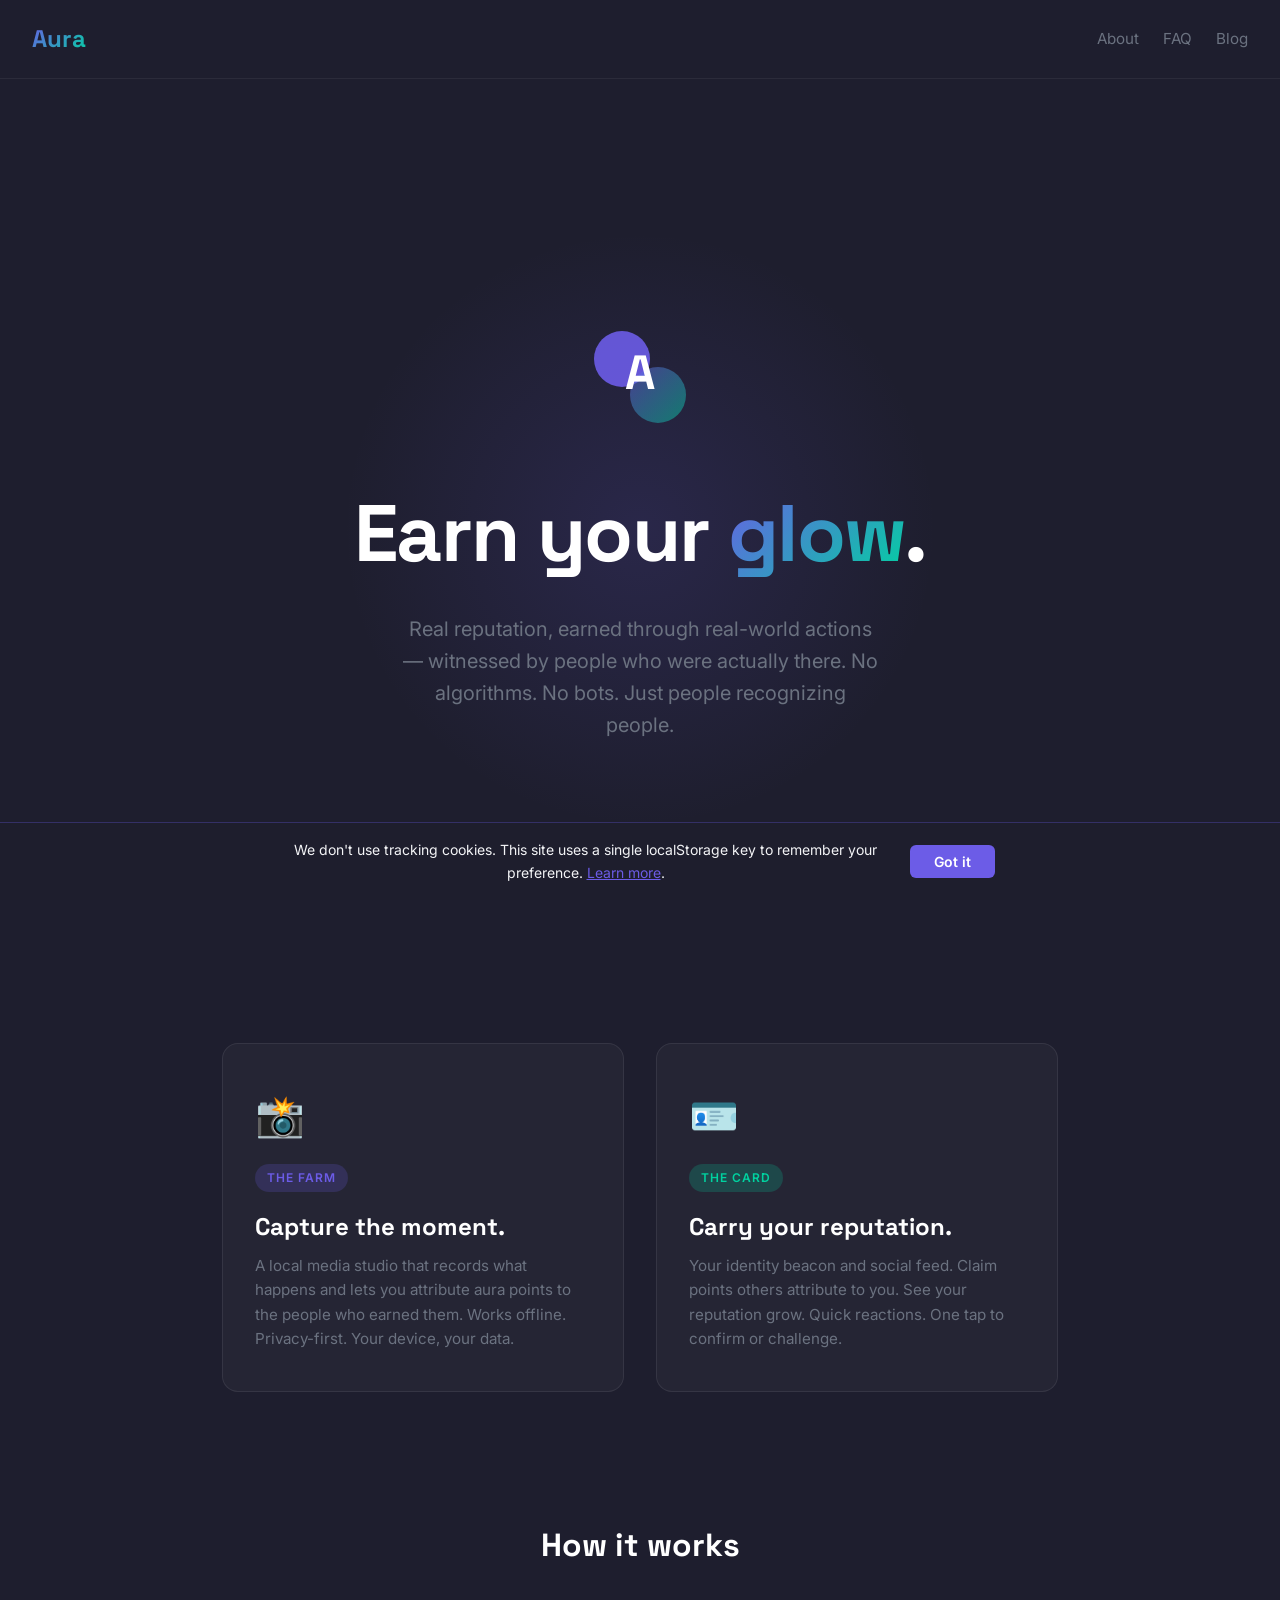
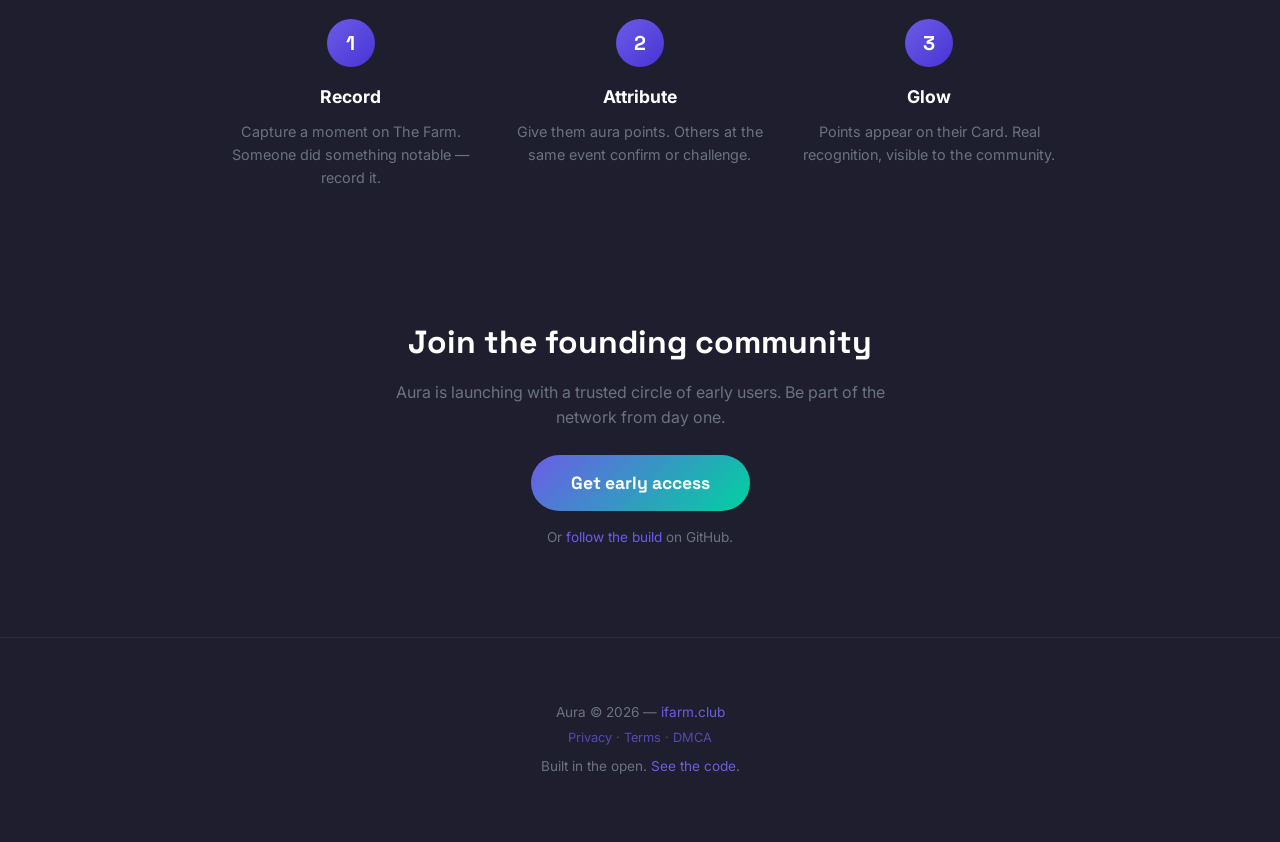
==== commit 54c2b2d4: "legal: add privacy/terms/dmca pages + footer links across all landing pages - Created landing/privac" ====
--- a/landing/index.html
+++ b/landing/index.html
@@ -88,6 +88,7 @@
 
 <footer>
   <p>Aura &copy; 2026 &mdash; <a href="https://ifarm.club">ifarm.club</a></p>
+  <p class="legal-links"><a href="/privacy">Privacy</a> &middot; <a href="/terms">Terms</a> &middot; <a href="/dmca">DMCA</a></p>
   <p style="margin-top:0.5rem">Built in the open. <a href="https://github.com/Sergio-PB/aura-workspace">See the code</a>.</p>
 </footer>
 
--- a/landing/style.css
+++ b/landing/style.css
@@ -377,6 +377,12 @@
 }
 
 footer a:hover { color: var(--green); }
+
+footer .legal-links {
+  margin-top: 0.25rem;
+  font-size: 0.8rem;
+  opacity: 0.7;
+}
 
 /* ── Cookie Consent Banner ── */
 .cookie-banner {
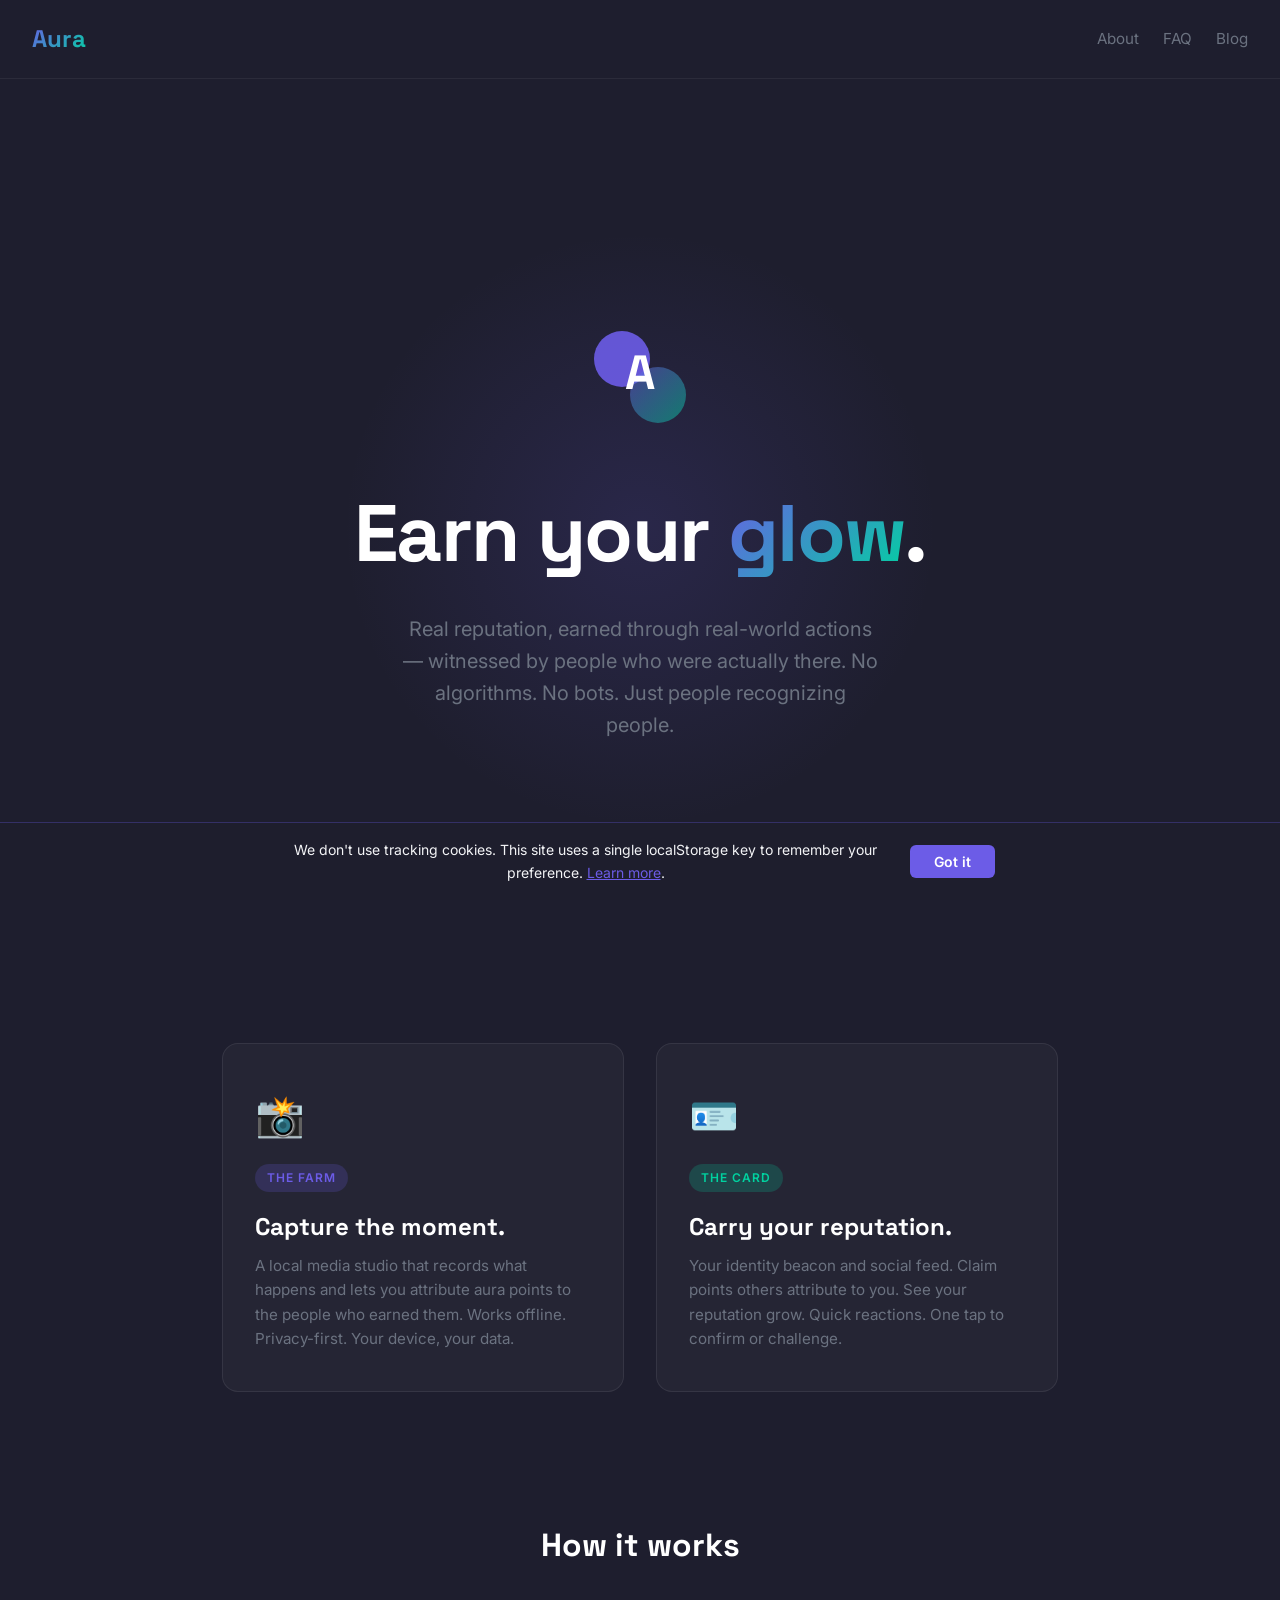
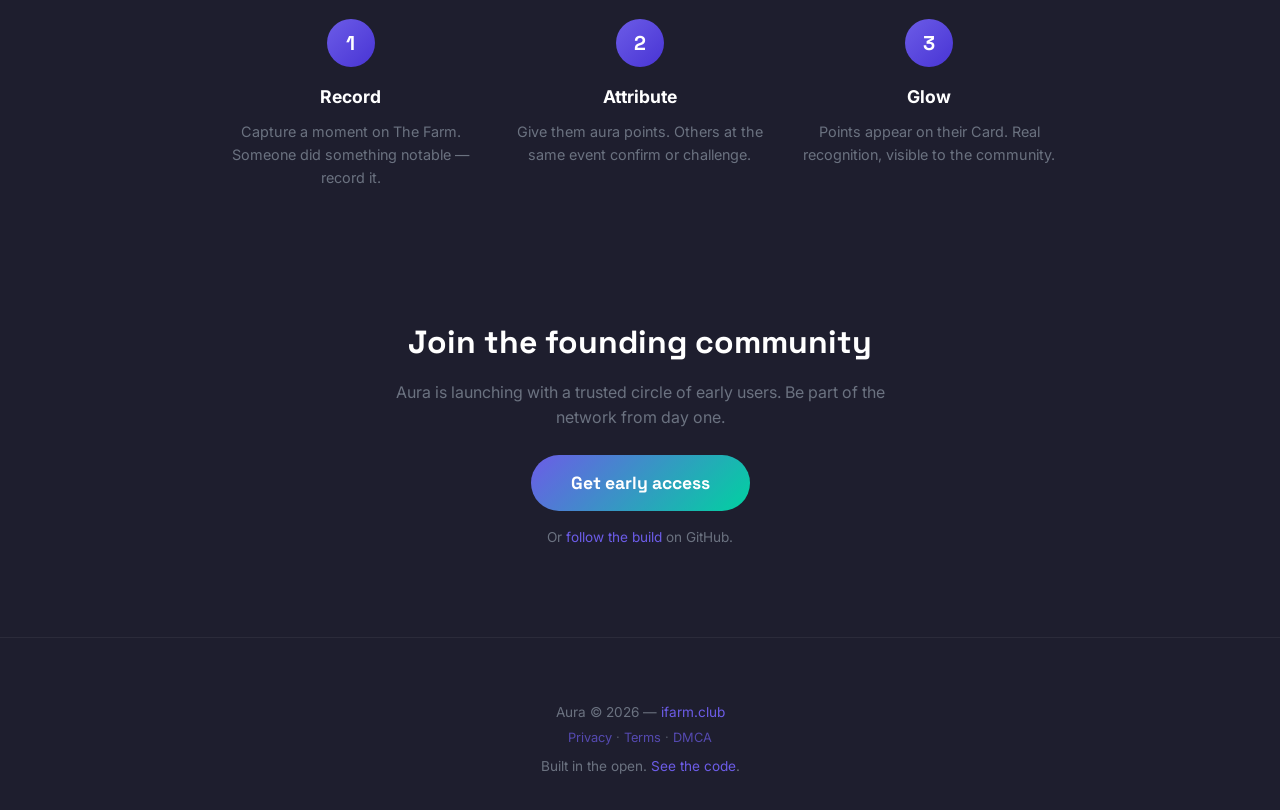
==== commit 56899c7c: "deploy: Farm + Card web apps live at ifarm.club/farm/ and /card/ - Built Farm (farm-capacitor) and C" ====
--- a/landing/index.html
+++ b/landing/index.html
@@ -44,18 +44,18 @@
 </section>
 
 <section class="products">
-  <div class="product-card farm">
+  <a href="/farm/" class="product-card farm">
     <div class="icon">📸</div>
     <span class="label">The Farm</span>
     <h2>Capture the moment.</h2>
     <p>A local media studio that records what happens and lets you attribute aura points to the people who earned them. Works offline. Privacy-first. Your device, your data.</p>
-  </div>
-  <div class="product-card card">
+  </a>
+  <a href="/card/" class="product-card card">
     <div class="icon">🪪</div>
     <span class="label">The Card</span>
     <h2>Carry your reputation.</h2>
     <p>Your identity beacon and social feed. Claim points others attribute to you. See your reputation grow. Quick reactions. One tap to confirm or challenge.</p>
-  </div>
+  </a>
 </section>
 
 <section class="how">
--- a/landing/style.css
+++ b/landing/style.css
@@ -175,6 +175,9 @@
   border-radius: 16px;
   padding: 2.5rem 2rem;
   transition: border-color 0.3s, transform 0.3s;
+  text-decoration: none;
+  color: inherit;
+  display: block;
 }
 
 .product-card:hover {
@@ -366,6 +369,7 @@
 footer {
   text-align: center;
   padding: 4rem 2rem;
+  padding-bottom: calc(2rem + env(safe-area-inset-bottom, 0px));
   color: var(--stone);
   font-size: 0.85rem;
   border-top: 1px solid rgba(255,255,255,0.06);
@@ -393,6 +397,7 @@
   background: rgba(30, 30, 46, 0.97);
   border-top: 1px solid rgba(108, 92, 231, 0.3);
   padding: 1rem 2rem;
+  padding-bottom: calc(1rem + env(safe-area-inset-bottom, 0px));
   display: flex;
   align-items: center;
   justify-content: center;
@@ -426,5 +431,5 @@
   .products, .product-grid { grid-template-columns: 1fr; }
   .steps { grid-template-columns: 1fr; }
   .nav { flex-direction: column; gap: 0.75rem; }
-  .cookie-banner { padding: 0.75rem 1rem; gap: 0.75rem; }
-}
+  .cookie-banner { padding: 0.75rem 1rem; padding-bottom: calc(0.75rem + env(safe-area-inset-bottom, 0px)); gap: 0.75rem; }
+}
